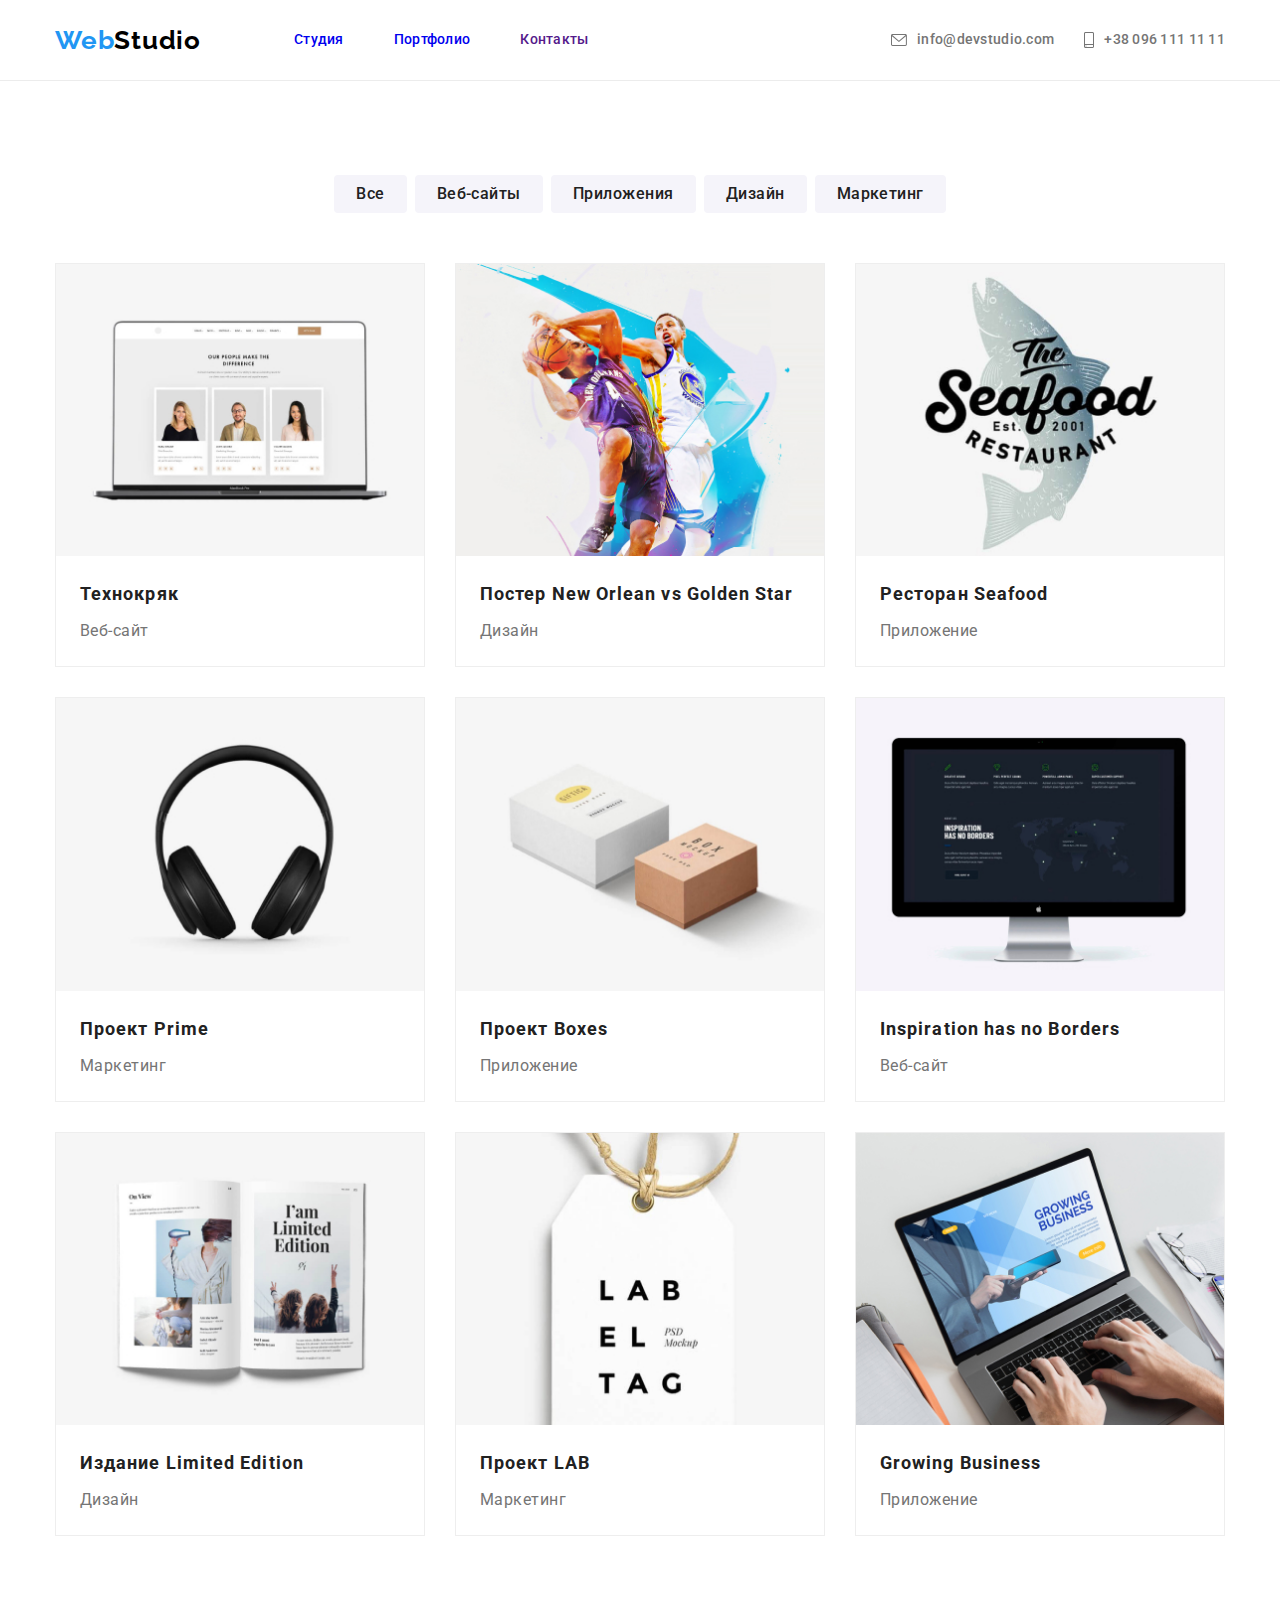
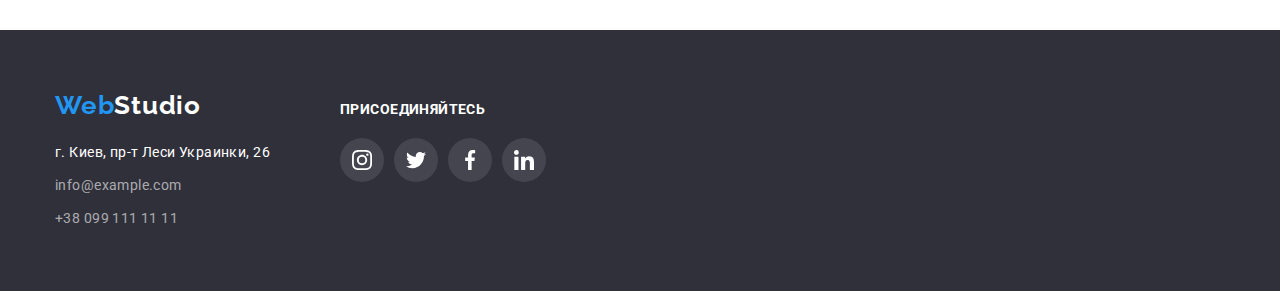
==== portfolio.html @ 4d4692be "commit" ====
<!DOCTYPE html>
<html lang="ru">
  <head>
    <meta charset="UTF-8" />
    <meta http-equiv="X-UA-Compatible" content="IE=edge" />
    <meta name="viewport" content="width=device-width, initial-scale=1.0" />
    <title>Портфолио</title>
    <link
      rel="stylesheet"
      href="https://cdnjs.cloudflare.com/ajax/libs/modern-normalize/1.0.0/modern-normalize.min.css"
    />
    <link rel="preconnect" href="https://fonts.googleapis.com" />
    <link rel="preconnect" href="https://fonts.gstatic.com" crossorigin />
    <link
      href="https://fonts.googleapis.com/css2?family=Raleway:wght@700&family=Roboto:wght@400;500;700;900&display=swap"
      rel="stylesheet"
    />
    <link rel="stylesheet" href="./css/styles.css" />
  </head>

  <body>
    <header class="header">
      <div class="main-nav container">
        <nav class="header-nav">
          <a class="logo link" href="./index.html"
            ><span class="logo-accent">Web</span>Studio</a
          >
          <ul class="menu list">
            <li class="menu-item">
              <a class="menu-link link" href="./index.html">Студия</a>
            </li>
            <li class="menu-item">
              <a class="menu-link link" href="./portfolio.html">Портфолио</a>
            </li>
            <li class="menu-item">
              <a class="menu-link link" href="">Контакты</a>
            </li>
          </ul>
        </nav>
        <ul class="header-contacts list">
          <li class="header-contacts item">
            <a
              class="header-contacts link"
              href="mailto:info@devstudio.com"
              lang="en"
            >
              <svg class="header-icon" width="16" height="12">
                <use href="./images/svg-sprite/icons.svg#icon-envelope"></use>
              </svg>
              info@devstudio.com
            </a>
          </li>
          <li class="header-contacts item">
            <a class="header-contacts link" href="tel:0961111111">
              <svg class="header-icon" width="10" height="16">
                <use href="./images/svg-sprite/icons.svg#icon-smartphone"></use>
              </svg>
              +38 096 111 11 11</a
            >
          </li>
        </ul>
      </div>
    </header>

    <main>
      <section class="filters">
        <div class="container">
          <h1 hidden>Filters</h1>
          <ul class="filters-list list">
            <li class="filters-button">
              <button class="filters-btn" type="button">Все</button>
            </li>
            <li class="filters-button">
              <button class="filters-btn" type="button">Веб-сайты</button>
            </li>
            <li class="filters-button">
              <button class="filters-btn" type="button">Приложения</button>
            </li>
            <li class="filters-button">
              <button class="filters-btn" type="button">Дизайн</button>
            </li>
            <li class="filters-button">
              <button class="filters-btn" type="button">Маркетинг</button>
            </li>
          </ul>
        </div>
      </section>

      <section class="projects section">
        <div class="container">
          <h2 hidden>Projects</h2>
          <ul class="project-list list card-set">
            <li class="project-card card-set-item">
              <a href="" class="link">
                <img
                  src="./images/portfolio/tehnokriak.jpg"
                  alt="open website on the laptop"
                  width="370"
                  height="294"
                />
                <h3 class="project-title">Технокряк</h3>
                <p class="project-description">Веб-сайт</p>
              </a>
            </li>
            <li class="project-card card-set-item">
              <a href="" class="link">
                <img
                  src="./images/portfolio/poster-new-orlean.jpg"
                  alt="two basketball players"
                  width="370"
                  height="294"
                />
                <h3 class="project-title">Постер New Orlean vs Golden Star</h3>
                <p class="project-description">Дизайн</p>
              </a>
            </li>
            <li class="project-card card-set-item">
              <a href="" class="link">
                <img
                  src="./images/portfolio/restoran-seafood.jpg"
                  alt="restoran's logo fish and sigh"
                  width="370"
                  height="294"
                />
                <h3 class="project-title">Ресторан Seafood</h3>
                <p class="project-description">Приложение</p>
              </a>
            </li>
            <li class="project-card card-set-item">
              <a href="" class="link">
                <img
                  src="./images/portfolio/proekt-prime.jpg"
                  alt="headphones"
                  width="370"
                  height="294"
                />
                <h3 class="project-title">Проект Prime</h3>
                <p class="project-description">Маркетинг</p>
              </a>
            </li>
            <li class="project-card card-set-item">
              <a href="" class="link">
                <img
                  src="./images/portfolio/proekt-boxes.jpg"
                  alt="two boxes"
                  width="370"
                  height="294"
                />
                <h3 class="project-title">Проект Boxes</h3>
                <p class="project-description">Приложение</p>
              </a>
            </li>
            <li class="project-card card-set-item">
              <a href="" class="link">
                <img
                  src="./images/portfolio/inspiration-has-no-borders.jpg"
                  alt="open website on the computer"
                  width="370"
                  height="294"
                />
                <h3 class="project-title">Inspiration has no Borders</h3>
                <p class="project-description">Веб-сайт</p>
              </a>
            </li>
            <li class="project-card card-set-item">
              <a href="" class="link">
                <img
                  src="./images/portfolio/magazine-limited-edition.jpg"
                  alt="open magazin"
                  width="370"
                  height="294"
                />
                <h3 class="project-title">Издание Limited Edition</h3>
                <p class="project-description">Дизайн</p>
              </a>
            </li>
            <li class="project-card card-set-item">
              <a href="" class="link">
                <img
                  src="./images/portfolio/projekt-LAB.jpg"
                  alt="label"
                  width="370"
                  height="294"
                />
                <h3 class="project-title">Проект LAB</h3>
                <p class="project-description">Маркетинг</p>
              </a>
            </li>
            <li class="project-card card-set-item">
              <a href="" class="link">
                <img
                  src="./images/portfolio/growing-business.jpg"
                  alt="the open laptop with hands on the keyboard"
                />
                <h3 class="project-title">Growing Business</h3>
                <p class="project-description">Приложение</p>
              </a>
            </li>
          </ul>
        </div>
      </section>
    </main>

    <footer class="footer">
      <div class="footer-boxes container">
        <div class="footer-left-side">
          <a class="footer-logo logo link" href="./index.html"
            ><span class="logo-accent">Web</span>Studio</a
          >
          <address class="contacts">
            <ul class="contacts list">
              <li class="contacts-item">
                <a
                  class="contacts adress link"
                  href="https://goo.gl/maps/xDHV5HPD6jiFumZE8"
                  target="_blank"
                  rel="noopener noreferrer"
                  >г. Киев, пр-т Леси Украинки, 26
                </a>
              </li>
              <li class="contacts-item">
                <a class="contacts link" href="mailto:info@example.com"
                  >info@example.com</a
                >
              </li>
              <li class="contacts-item">
                <a class="contacts link" href="tel:0991111111"
                  >+38 099 111 11 11</a
                >
              </li>
            </ul>
          </address>
        </div>
        <div class="footer-right-side">
          <p class="footer-soc-join">Присоединяйтесь</p>
          <ul class="soc-list list">
            <li class="footer-item soc-item">
              <a
                href="https://www.instagram.com/"
                class="footer-link soc-link link"
              >
                <svg class="soc-icon" width="20" height="20">
                  <use
                    href="./images/svg-sprite/icons.svg#icon-instagram"
                  ></use>
                </svg>
              </a>
            </li>
            <li class="footer-item soc-item">
              <a href="https://twitter.com/" class="footer-link soc-link link">
                <svg class="soc-icon" width="20" height="20">
                  <use href="./images/svg-sprite/icons.svg#icon-twitter"></use>
                </svg>
              </a>
            </li>
            <li class="footer-item soc-item">
              <a
                href="https://www.facebook.com/"
                class="footer-link soc-link link"
              >
                <svg class="soc-icon" width="20" height="20">
                  <use href="./images/svg-sprite/icons.svg#icon-facebook"></use>
                </svg>
              </a>
            </li>
            <li class="footer-item soc-item">
              <a
                href="https://www.linkedin.com/"
                class="footer-link soc-link link"
              >
                <svg class="soc-icon" width="20" height="20">
                  <use href="./images/svg-sprite/icons.svg#icon-linkedin"></use>
                </svg>
              </a>
            </li>
          </ul>
        </div>
      </div>
    </footer>
  </body>
</html>
---- css/styles.css ----
/*цвет заголовков #212121  */
/* основной цвет текста #757575 */
/* белый цвет текста #FFFFFF */
/* цвет акцента #2196F3 */
/* font-family: 'Raleway', sans-serif; 
font-family: 'Roboto'*/

:root {
  --primary-text-color: #757575;
  --title-text-color: #212121;
  --accent-text-color: #2196f3;
  --white-color: #ffffff;
  --logo-black-color: #000000;
  --footer-text-color: rgba(255, 255, 255, 0.6);
  --bg-dark-color: #2f303a;
  --secondary-bg-color: #f5f4fa;
  --icon-color: #afb1b8;
  --header-border-color: #ECECEC;
  --card-gap: 30px;
  --card-item: 3;
}

p,
h1,
h2,
h3,
h4,
h5,
h6 {
  margin: 0;
}

img {
  display: block;
  max-width: 100%;
  height: auto;
}

body {
  font-family: 'Roboto', sans-serif;
  color: var(--primary-text-color);
}

.list {
  list-style: none;
  padding: 0;
  margin: 0;
}

.link {
  text-decoration: none;
}

.container {
  width: 1200px;
  padding-left: 15px;
  padding-right: 15px;
  margin: 0 auto;
}

.section {
  padding-top: 94px;
  padding-bottom: 94px;
}

.card-set {
  display: flex;
  flex-wrap: wrap;
  gap: var(--card-gap);
}

.card-set-item {
  flex-basis: calc(
    (100% - ((var(--card-item) - 1) * var(--card-gap))) / var(--card-item)
  );
}

.title {
  margin-bottom: 50px;
  font-weight: 700;
  font-size: 36px;
  line-height: 1.16;
  text-align: center;
  letter-spacing: 0.03em;
  color: var(--title-text-color);
}

/* ======================== HEADER ======================== */
.header {
    border-bottom: 1px solid var(--header-border-color);
}

.main-nav {
  display: flex;
  align-items: center;
}
.header-nav {
  display: flex;
  align-items: center;
}

.logo {
  font-family: 'Raleway';
  font-weight: 700;
  font-size: 26px;
  line-height: 1.19;
  letter-spacing: 0.03em;
  color: var(--logo-black-color);
}
.logo-accent {
  color: var(--accent-text-color);
}

.menu {
  display: flex;
  margin-left: 93px;
}

.menu-item:not(:last-child) {
  margin-right: 50px;
}

.menu-link {
  display: block;
  padding-top: 32px;
  padding-bottom: 32px;

  font-weight: 500;
  font-size: 14px;
  line-height: 1.14;
  letter-spacing: 0.02em;
}

.menu-link:hover,
.menu-link:focus,
.header-contacts:hover,
.header-contacts:focus {
  color: var(--accent-text-color);
}

.header-contacts {
  display: flex;
  margin-left: auto;
  align-items: center;

  font-weight: 500;
  font-size: 14px;
  line-height: 1.14;
  letter-spacing: 0.02em;
  color: var(--primary-text-color);
}

.header-contacts .item + .item {
  margin-left: 30px;
}

.header-contacts .link {
  padding-top: 32px;
  padding-bottom: 32px;
}

.header-icon {
  fill: currentColor;
  margin-right: 10px;
}

/* ======================== /HEADER ======================== */

/* ======================== HERO ========================*/
.hero {
  text-align: center;
  background: var(--bg-dark-color);
  padding-top: 200px;
  padding-bottom: 200px;
}

.overlay {
  max-width: 1600px;
  height: 600px;
  margin-left: auto;
  margin-right: auto;
  background-image: linear-gradient(
      rgba(47, 48, 58, 0.4),
      rgba(47, 48, 58, 0.4)
    ),
    url(../images/bgi-hero.jpg);
  background-repeat: no-repeat;
  background-size: cover;
  background-position: center;
}

.hero-title {
  width: 696px;
  margin-top: 0;
  margin-right: auto;
  margin-bottom: 40px;
  margin-left: auto;

  font-weight: 900;
  font-size: 44px;
  line-height: 1.3;
  letter-spacing: 0.06em;
  text-transform: uppercase;
  color: var(--white-color);
}

.modal-btn {
  padding: 10px 32px;
  display: inline-block;
  align-items: center;
  text-align: center;

  font-weight: 700;
  font-size: 16px;
  line-height: 1.87;
  letter-spacing: 0.06em;
  color: var(--white-color);
  background: var(--accent-text-color);
  box-shadow: 0px 4px 4px rgba(0, 0, 0, 0.15);
  border-radius: 4px;
  border: 0px;
  cursor: pointer;
}

.modal-btn:hover,
.modal-btn:focus {
  background: #188ce8;
}
/* ======================== /HERO ======================== */

/* ======================== FEATURES ========================*/

.features-list {
  --card-item: 4;
  flex-wrap: nowrap;
}

.title-features-list {
  margin-bottom: 10px;
  font-weight: 700;
  font-size: 14px;
  line-height: 1.14;
  letter-spacing: 0.03em;
  text-transform: uppercase;
  color: var(--title-text-color);
}

.description {
  font-size: 14px;
  line-height: 1.7;
  letter-spacing: 0.03em;
}

.features-icon {
  display: flex;
  justify-content: center;
  width: 270px;
  height: 120px;
  background-color: var(--secondary-bg-color);
  border-radius: 4px;
  align-items: center;
  margin-bottom: 30px;
}

/* ======================== /FEATURES ========================*/

/* ======================== WORK ======================== */

.work {
  padding-top: 0;
}
/* ======================== /WORK ========================*/

/* ======================== TEAM ========================*/
.team {
  background: var(--secondary-bg-color);
}

.team-card {
  --card-item: 4;
  box-shadow: 0px 1px 3px rgba(0, 0, 0, 0.12), 0px 1px 1px rgba(0, 0, 0, 0.14),
    0px 2px 1px rgba(0, 0, 0, 0.2);
  border-radius: 0px 0px 4px 4px;
}

.team-card-description {
  background: var(--white-color);
  text-align: center;
  padding-top: 30px;
  padding-bottom: 30px;
}

.team-name {
  margin-bottom: 10px;
  font-weight: 500;
  font-size: 16px;
  line-height: 1.19;
  text-align: center;
  letter-spacing: 0.03em;
  color: var(--title-text-color);
}

.job-title {
  margin-bottom: 16px;
  font-size: 16px;
  line-height: 1.19;
  text-align: center;
  letter-spacing: 0.03em;
}

.soc-list {
  display: flex;
  justify-content: center;
}

.soc-item:not(:last-child) {
  margin-right: 10px;
}

.soc-link {
  width: 44px;
  height: 44px;
  border-radius: 50%;
  display: flex;
  align-items: center;
  justify-content: center;
  fill: var(--icon-color);
}

.soc-link:hover,
.soc-link:focus {
  background: var(--accent-text-color);
  fill: var(--white-color);
}

/* ======================== /TEAM ======================== */

/* ======================== CLIENTS ======================== */

.clients-list {
  flex-wrap: nowrap;
  --card-item: 6;
}

.clients-link {
  display: flex;
  align-items: center;
  justify-content: center;
  height: 92px;
  width: 170px;
  border: 1px solid var(--icon-color);
  border-radius: 4px;
  fill: var(--icon-color);
}

.clients-link:hover,
.clients-link:focus {
  border: 1px solid var(--accent-text-color);
  fill: var(--accent-text-color);
}

/* ======================== CLIENTS ======================== */

/* ======================== FOOTER ======================== */
.footer {
  background: var(--bg-dark-color);
  padding-top: 60px;
  padding-bottom: 60px;
}

.footer-boxes {
  display: flex;
  align-items: baseline;
}

.footer-left-side {
  margin-right: 70px;
}

.footer-logo {
  color: var(--white-color);
}

.contacts {
  margin-top: 20px;
  font-style: normal;
  font-size: 14px;
  line-height: 1.71;
  letter-spacing: 0.03em;
  color: rgba(255, 255, 255, 0.6);
}

.contacts-item:not(:last-child) {
  margin-bottom: 9px;
}

.adress {
  color: var(--white-color);
}

.contacts:hover,
.contacts:focus {
  color: var(--accent-text-color);
}

.footer-soc-join {
  margin-bottom: 20px;
  text-transform: uppercase;
  font-weight: 700;
  font-size: 14px;
  line-height: 1.14;
  letter-spacing: 0.03em;
  color: var(--white-color);
}

.footer-item {
  border-radius: 50%;
  background-color: rgba(255, 255, 255, 0.1);
}

.footer-link {
  fill: var(--white-color);
}

/* ======================== /FOOTER ======================== */

/* ======================== FILTERS ======================== */

.filters-list {
  margin-top: 94px;
  margin-bottom: 50px;
  display: flex;
  justify-content: center;
}

.filters-button:not(:last-child) {
  margin-right: 8px;
}

.filters-btn {
  padding-top: 6px;
  padding-right: 22px;
  padding-bottom: 6px;
  padding-left: 22px;
  font-weight: 500;
  font-size: 16px;
  line-height: 1.62;
  text-align: center;
  letter-spacing: 0.03em;
  color: var(--title-text-color);
  background: #f5f4fa;
  border-radius: 4px;
  border: 0px;
  cursor: pointer;
}

.filters-btn:hover,
.filters-btn:focus {
  color: var(--white-color);
  background: var(--accent-text-color);
  box-shadow: 0px 3px 1px rgba(0, 0, 0, 0.1), 0px 1px 2px rgba(0, 0, 0, 0.08),
    0px 2px 2px rgba(0, 0, 0, 0.12);
  border-radius: 4px;
}
/* ======================== /FILTERS ======================== */

/* ======================== PROJECTS ========================*/
.projects {
  padding-top: 0;
}

.project-card {
  background: var(--white-color);
  border: 1px solid #eeeeee;
}

.project-list .project-card .link {
    display: block;
}
.project-list .project-card .link:hover,
.project-list .project-card .link:focus {
   border: 1px solid #eeeeee;
   box-shadow: 0px 1px 1px rgba(0, 0, 0, 0.12), 0px 4px 4px rgba(0, 0, 0, 0.06),
     1px 4px 6px rgba(0, 0, 0, 0.16);
}

.project-title {
  margin-top: 20px;
  margin-bottom: 4px;
  margin-right: 24px;
  margin-left: 24px;
  font-weight: 700;
  font-size: 18px;
  line-height: 2;
  letter-spacing: 0.06em;
  color: var(--title-text-color);
}

.project-description {
  padding-bottom: 20px;
  margin-left: 24px;
  font-size: 16px;
  line-height: 1.87;
  letter-spacing: 0.03em;
  color: var(--primary-text-color);
}
/* ======================== /PROJECTS ======================== */
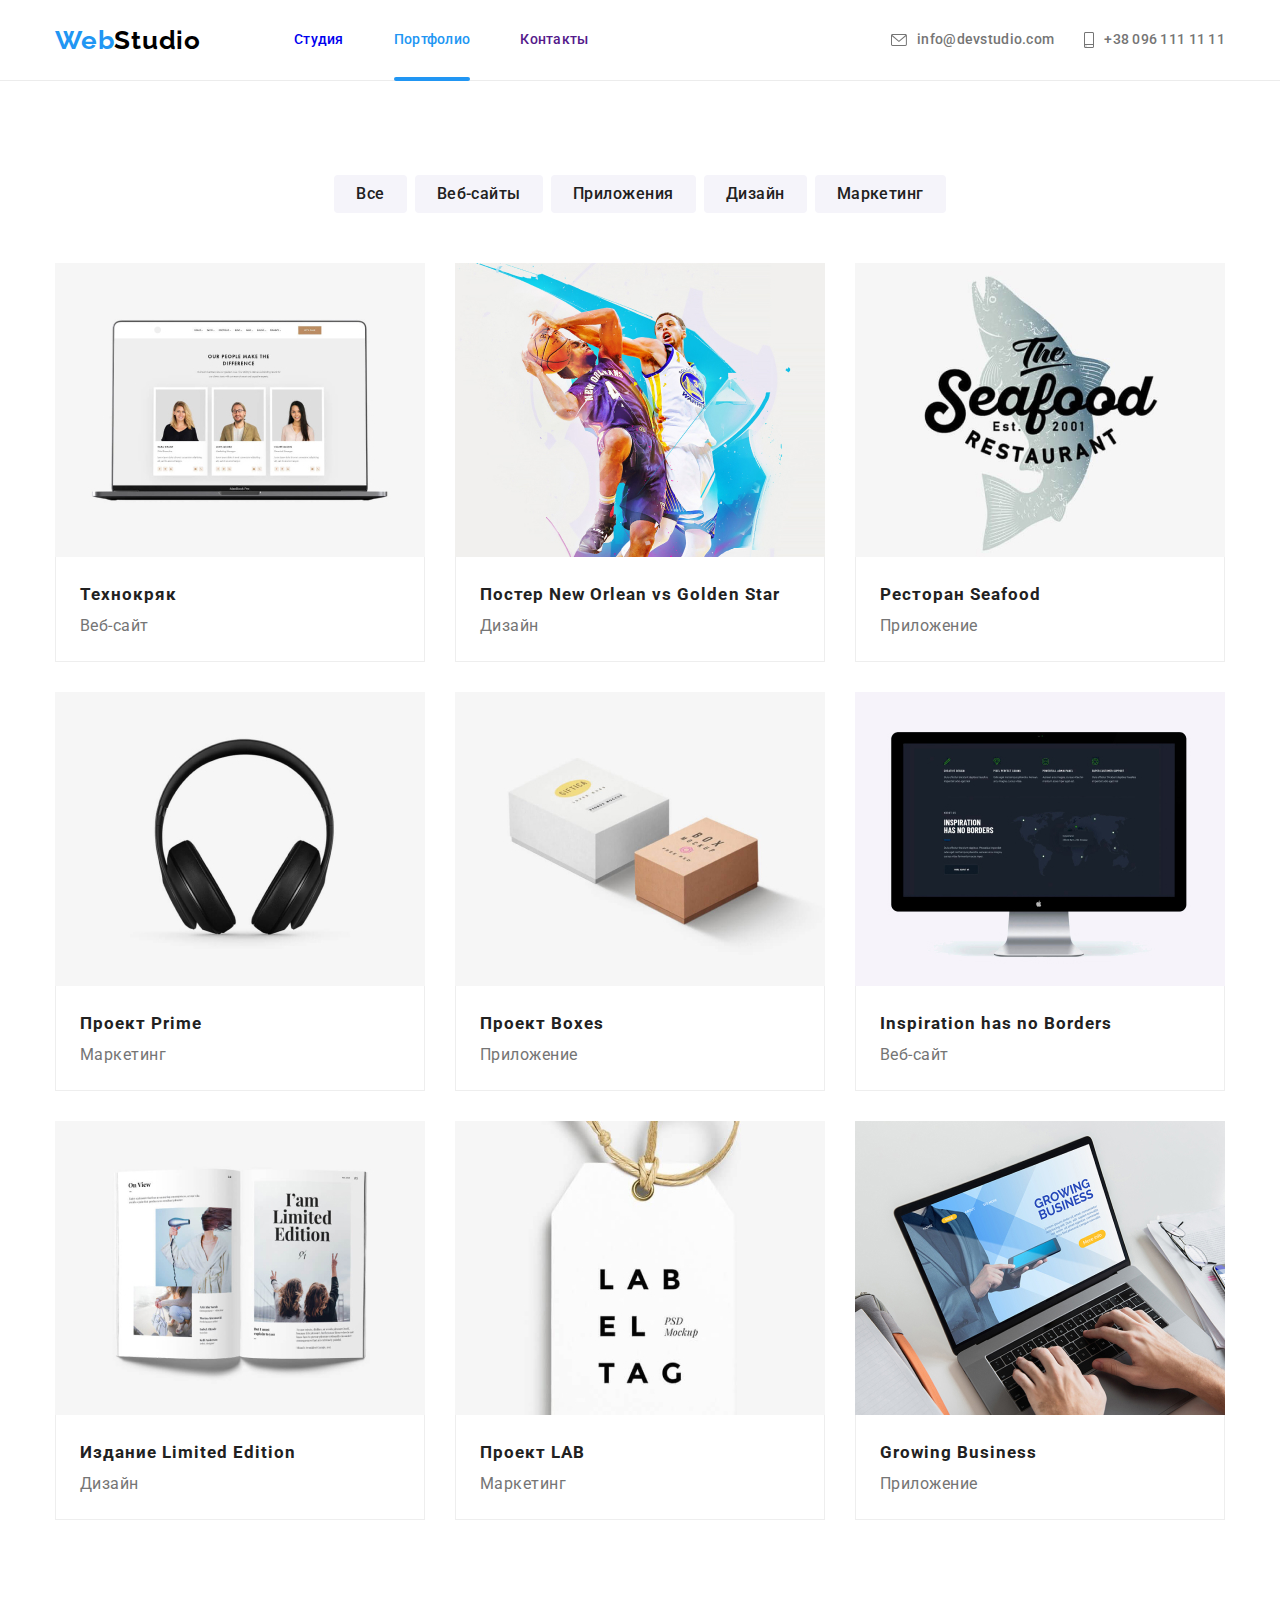
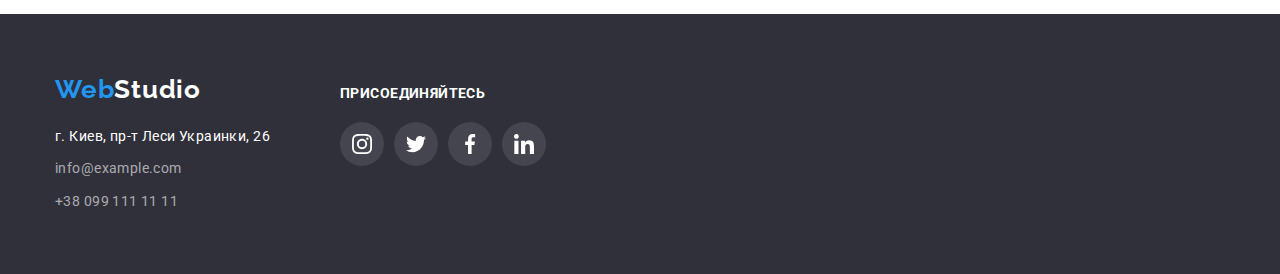
==== commit 19f38d80: "commit" ====
--- a/portfolio.html
+++ b/portfolio.html
@@ -30,7 +30,7 @@
               <a class="menu-link link" href="./index.html">Студия</a>
             </li>
             <li class="menu-item">
-              <a class="menu-link link" href="./portfolio.html">Портфолио</a>
+              <a class="current menu-link link" href="./portfolio.html">Портфолио</a>
             </li>
             <li class="menu-item">
               <a class="menu-link link" href="">Контакты</a>
@@ -91,110 +91,164 @@
           <h2 hidden>Projects</h2>
           <ul class="project-list list card-set">
             <li class="project-card card-set-item">
-              <a href="" class="link">
+            <a href="" class="link">
+              <div class="project-overlay">
                 <img
                   src="./images/portfolio/tehnokriak.jpg"
                   alt="open website on the laptop"
                   width="370"
                   height="294"
                 />
+                <p class="project-text">Ресурс пропонує комплексні пропозиції з різним рівнем функціоналу та сервісів. Все це дозволить
+                відвідувачу отримати вичерпні відомості про компанію чи приватну особу.</p>
+              </div>
+                <div class="project-part2">
                 <h3 class="project-title">Технокряк</h3>
                 <p class="project-description">Веб-сайт</p>
-              </a>
-            </li>
-            <li class="project-card card-set-item">
-              <a href="" class="link">
+              </div>
+            </a>
+            </li>
+            <li class="project-card card-set-item">
+            <a href="" class="link">
+              <div class="project-overlay">
                 <img
                   src="./images/portfolio/poster-new-orlean.jpg"
                   alt="two basketball players"
                   width="370"
                   height="294"
-                />
+                />                
+                <p class="project-text">Ресурс пропонує комплексні пропозиції з різним рівнем функціоналу та сервісів. Все це дозволить
+                  відвідувачу отримати вичерпні відомості про компанію чи приватну особу.</p>
+              </div>
+              <div class="project-part2">
                 <h3 class="project-title">Постер New Orlean vs Golden Star</h3>
                 <p class="project-description">Дизайн</p>
-              </a>
-            </li>
-            <li class="project-card card-set-item">
-              <a href="" class="link">
+              </div>  
+            </a>
+            </li>
+            <li class="project-card card-set-item">
+            <a href="" class="link">
+              <div class="project-overlay">
                 <img
                   src="./images/portfolio/restoran-seafood.jpg"
                   alt="restoran's logo fish and sigh"
                   width="370"
                   height="294"
-                />
+                />                
+                <p class="project-text">Ресурс пропонує комплексні пропозиції з різним рівнем функціоналу та сервісів. Все це дозволить
+                  відвідувачу отримати вичерпні відомості про компанію чи приватну особу.</p>
+              </div>
+              <div class="project-part2">
                 <h3 class="project-title">Ресторан Seafood</h3>
                 <p class="project-description">Приложение</p>
-              </a>
-            </li>
-            <li class="project-card card-set-item">
-              <a href="" class="link">
+              </div>  
+            </a>
+            </li>
+            <li class="project-card card-set-item">
+            <a href="" class="link">
+              <div class="project-overlay">
                 <img
                   src="./images/portfolio/proekt-prime.jpg"
                   alt="headphones"
                   width="370"
                   height="294"
                 />
+                <p class="project-text">Ресурс пропонує комплексні пропозиції з різним рівнем функціоналу та сервісів. Все це дозволить
+                відвідувачу отримати вичерпні відомості про компанію чи приватну особу.</p>
+              </div>
+              <div class="project-part2">
                 <h3 class="project-title">Проект Prime</h3>
                 <p class="project-description">Маркетинг</p>
-              </a>
-            </li>
-            <li class="project-card card-set-item">
-              <a href="" class="link">
+              </div>
+            </a>
+            </li>
+            <li class="project-card card-set-item">
+            <a href="" class="link">
+              <div class="project-overlay">
                 <img
                   src="./images/portfolio/proekt-boxes.jpg"
                   alt="two boxes"
                   width="370"
                   height="294"
                 />
+                <p class="project-text">Ресурс пропонує комплексні пропозиції з різним рівнем функціоналу та сервісів. Все це дозволить
+                відвідувачу отримати вичерпні відомості про компанію чи приватну особу.</p>
+              </div>
+              <div class="project-part2">
                 <h3 class="project-title">Проект Boxes</h3>
                 <p class="project-description">Приложение</p>
-              </a>
-            </li>
-            <li class="project-card card-set-item">
-              <a href="" class="link">
+              </div>
+            </a> 
+            </li>
+            <li class="project-card card-set-item">
+            <a href="" class="link">
+              <div class="project-overlay">
                 <img
                   src="./images/portfolio/inspiration-has-no-borders.jpg"
                   alt="open website on the computer"
                   width="370"
                   height="294"
-                />
+                />  
+                <p class="project-text">Ресурс пропонує комплексні пропозиції з різним рівнем функціоналу та сервісів. Все це дозволить
+                відвідувачу отримати вичерпні відомості про компанію чи приватну особу.</p>
+              </div> 
+              <div class="project-part2">
                 <h3 class="project-title">Inspiration has no Borders</h3>
                 <p class="project-description">Веб-сайт</p>
-              </a>
-            </li>
-            <li class="project-card card-set-item">
-              <a href="" class="link">
+              </div>
+            </a>
+            </li>
+            <li class="project-card card-set-item">
+            <a href="" class="link">
+              <div class="project-overlay">
                 <img
                   src="./images/portfolio/magazine-limited-edition.jpg"
                   alt="open magazin"
                   width="370"
                   height="294"
-                />
+                /> 
+                <p class="project-text">Ресурс пропонує комплексні пропозиції з різним рівнем функціоналу та сервісів. Все це дозволить
+                відвідувачу отримати вичерпні відомості про компанію чи приватну особу.</p>
+              </div>
+              <div class="project-part2">
                 <h3 class="project-title">Издание Limited Edition</h3>
                 <p class="project-description">Дизайн</p>
-              </a>
-            </li>
-            <li class="project-card card-set-item">
-              <a href="" class="link">
+              </div>
+            </a>
+            </li>
+            <li class="project-card card-set-item">
+            <a href="" class="link">
+              <div class="project-overlay">
                 <img
                   src="./images/portfolio/projekt-LAB.jpg"
                   alt="label"
                   width="370"
                   height="294"
-                />
+                /> 
+                 <p class="project-text">Ресурс пропонує комплексні пропозиції з різним рівнем функціоналу та сервісів. Все це дозволить
+                відвідувачу отримати вичерпні відомості про компанію чи приватну особу.</p>
+              </div>
+              <div class="project-part2">
                 <h3 class="project-title">Проект LAB</h3>
                 <p class="project-description">Маркетинг</p>
-              </a>
-            </li>
-            <li class="project-card card-set-item">
-              <a href="" class="link">
+              </div>
+            </a>
+            </li>
+            <li class="project-card card-set-item">
+            <a href="" class="link">
+                <div class="project-overlay">
                 <img
                   src="./images/portfolio/growing-business.jpg"
                   alt="the open laptop with hands on the keyboard"
-                />
+                /> 
+                 <p class="project-text">Ресурс пропонує комплексні пропозиції з різним рівнем функціоналу та сервісів. Все це дозволить
+                відвідувачу отримати вичерпні відомості про компанію чи приватну особу.</p>
+              </div>
+              <div class="project-part2">
                 <h3 class="project-title">Growing Business</h3>
                 <p class="project-description">Приложение</p>
-              </a>
+              </div>
+            </a>
             </li>
           </ul>
         </div>
--- a/css/styles.css
+++ b/css/styles.css
@@ -15,7 +15,7 @@
   --bg-dark-color: #2f303a;
   --secondary-bg-color: #f5f4fa;
   --icon-color: #afb1b8;
-  --header-border-color: #ECECEC;
+  --header-border-color: #ececec;
   --card-gap: 30px;
   --card-item: 3;
 }
@@ -87,7 +87,7 @@
 
 /* ======================== HEADER ======================== */
 .header {
-    border-bottom: 1px solid var(--header-border-color);
+  border-bottom: 1px solid var(--header-border-color);
 }
 
 .main-nav {
@@ -129,6 +129,52 @@
   font-size: 14px;
   line-height: 1.14;
   letter-spacing: 0.02em;
+
+  transition: color 250ms cubic-bezier(0.4, 0, 0.2, 1);
+}
+
+.menu .current {
+  position: relative;
+  color: var(--accent-text-color);
+}
+
+.menu .current::after {
+  content: '';
+  position: absolute;
+  bottom: -1px;
+  left: 0;
+  width: 100%;
+  height: 4px;
+  background-color: var(--accent-text-color);
+  border-radius: 2px;
+}
+
+.header-contacts {
+  display: flex;
+  margin-left: auto;
+  align-items: center;
+
+  font-weight: 500;
+  font-size: 14px;
+  line-height: 1.14;
+  letter-spacing: 0.02em;
+  color: var(--primary-text-color);
+
+  transition: color 250ms cubic-bezier(0.4, 0, 0.2, 1);
+}
+
+.header-contacts .item + .item {
+  margin-left: 30px;
+}
+
+.header-contacts .link {
+  padding-top: 32px;
+  padding-bottom: 32px;
+}
+
+.header-icon {
+  fill: currentColor;
+  margin-right: 10px;
 }
 
 .menu-link:hover,
@@ -136,32 +182,6 @@
 .header-contacts:hover,
 .header-contacts:focus {
   color: var(--accent-text-color);
-}
-
-.header-contacts {
-  display: flex;
-  margin-left: auto;
-  align-items: center;
-
-  font-weight: 500;
-  font-size: 14px;
-  line-height: 1.14;
-  letter-spacing: 0.02em;
-  color: var(--primary-text-color);
-}
-
-.header-contacts .item + .item {
-  margin-left: 30px;
-}
-
-.header-contacts .link {
-  padding-top: 32px;
-  padding-bottom: 32px;
-}
-
-.header-icon {
-  fill: currentColor;
-  margin-right: 10px;
 }
 
 /* ======================== /HEADER ======================== */
@@ -220,6 +240,8 @@
   border-radius: 4px;
   border: 0px;
   cursor: pointer;
+
+  transition: background 250ms cubic-bezier(0.4, 0, 0.2, 1);
 }
 
 .modal-btn:hover,
@@ -269,6 +291,27 @@
 .work {
   padding-top: 0;
 }
+
+.work-card {
+  position: relative;
+}
+
+.work-card-description {
+  position: absolute;
+  bottom: 0;
+  width: 100%;
+
+  background: rgba(47, 48, 58, 0.8);
+  padding: 27px 0;
+  font-weight: 700;
+  font-size: 14px;
+  line-height: 1.14;
+  text-align: center;
+  letter-spacing: 0.03em;
+  text-transform: uppercase;
+  color: var(--white-color);
+}
+
 /* ======================== /WORK ========================*/
 
 /* ======================== TEAM ========================*/
@@ -325,6 +368,9 @@
   align-items: center;
   justify-content: center;
   fill: var(--icon-color);
+
+  transition: background 250ms cubic-bezier(0.4, 0, 0.2, 1),
+    fill 250ms cubic-bezier(0.4, 0, 0.2, 1);
 }
 
 .soc-link:hover,
@@ -351,6 +397,9 @@
   border: 1px solid var(--icon-color);
   border-radius: 4px;
   fill: var(--icon-color);
+
+  transition: border 250ms cubic-bezier(0.4, 0, 0.2, 1),
+    fill 250ms cubic-bezier(0.4, 0, 0.2, 1);
 }
 
 .clients-link:hover,
@@ -388,6 +437,8 @@
   line-height: 1.71;
   letter-spacing: 0.03em;
   color: rgba(255, 255, 255, 0.6);
+
+  transition: color 250ms cubic-bezier(0.4, 0, 0.2, 1);
 }
 
 .contacts-item:not(:last-child) {
@@ -452,6 +503,11 @@
   border-radius: 4px;
   border: 0px;
   cursor: pointer;
+
+  transition: color 250ms cubic-bezier(0.4, 0, 0.2, 1),
+    background 250ms cubic-bezier(0.4, 0, 0.2, 1),
+    box-shadow 250ms cubic-bezier(0.4, 0, 0.2, 1),
+    border-radius 250ms cubic-bezier(0.4, 0, 0.2, 1);
 }
 
 .filters-btn:hover,
@@ -469,39 +525,121 @@
   padding-top: 0;
 }
 
-.project-card {
+.project-list .project-card .link {
+  display: block;
+  transition: box-shadow 250ms cubic-bezier(0.4, 0, 0.2, 1);
+}
+.project-list .project-card .link:hover,
+.project-list .project-card .link:focus {
+  box-shadow: 0px 1px 1px rgba(0, 0, 0, 0.12), 0px 4px 4px rgba(0, 0, 0, 0.06),
+    1px 4px 6px rgba(0, 0, 0, 0.16);
+}
+
+.project-part2 {  
+  padding: 20px 24px;
   background: var(--white-color);
   border: 1px solid #eeeeee;
-}
-
-.project-list .project-card .link {
-    display: block;
-}
-.project-list .project-card .link:hover,
-.project-list .project-card .link:focus {
-   border: 1px solid #eeeeee;
-   box-shadow: 0px 1px 1px rgba(0, 0, 0, 0.12), 0px 4px 4px rgba(0, 0, 0, 0.06),
-     1px 4px 6px rgba(0, 0, 0, 0.16);
-}
-
-.project-title {
-  margin-top: 20px;
-  margin-bottom: 4px;
-  margin-right: 24px;
-  margin-left: 24px;
+  border-top: none;
+}
+
+.project-title {  
   font-weight: 700;
-  font-size: 18px;
+  font-size: 17px;
   line-height: 2;
   letter-spacing: 0.06em;
   color: var(--title-text-color);
 }
 
 .project-description {
-  padding-bottom: 20px;
-  margin-left: 24px;
   font-size: 16px;
   line-height: 1.87;
   letter-spacing: 0.03em;
   color: var(--primary-text-color);
 }
+
+.project-overlay {
+  position: relative;
+  overflow: hidden;
+}
+
+.project-text {
+  position: absolute;
+  top: 0;
+  left: 0;
+
+  color: var(--white-color);
+  background-color: rgba(33, 150, 243, 0.9);
+  font-size: 18px;
+  line-height: 1.55;
+  letter-spacing: 0.03em;
+
+  padding: 63px 24px;
+  height: 100%;
+  transform: translateY(100%);
+  transition: transform 250ms cubic-bezier(0.4, 0, 0.2, 1);
+}
+
+.project-list .project-card:hover .project-text {
+    transform: translateY(0);
+}
+
 /* ======================== /PROJECTS ======================== */
+
+/* ======================== MODAL ======================== */
+
+.backdrop {
+  position: fixed;
+  top: 0;
+  left: 0;
+
+  width: 100%;
+  height: 100%;
+
+  background-color: rgba(0, 0, 0, 0.2);
+
+  transition: opacity 250ms cubic-bezier(0.4, 0, 0.2, 1),
+    visibility 250ms cubic-bezier(0.4, 0, 0.2, 1);
+}
+
+.is-hidden {
+  opacity: 0;
+  visibility: hidden;
+  pointer-events: none;
+}
+
+.modal {
+  position: absolute;
+  top: 50%;
+  left: 50%;
+  transform: translate(-50%, -50%) scale(1) rotate(0);
+  transition: transform 250ms cubic-bezier(0.4, 0, 0.2, 1);
+
+  width: 528px;
+  min-height: 581px;
+  background-color: var(--white-color);
+  border-radius: 4px;
+  box-shadow: 0px 1px 3px rgba(0, 0, 0, 0.12), 0px 1px 1px rgba(0, 0, 0, 0.14),
+    0px 2px 1px rgba(0, 0, 0, 0.2);
+}
+
+.modal-close-btn {
+  position: absolute;
+  top: 8px;
+  right: 8px;
+
+  width: 30px;
+  height: 30px;
+  border-radius: 50%;
+  border: 1px solid rgba(0, 0, 0, 0.1);
+
+  background-color: transparent;
+  display: flex;
+  align-items: center;
+  justify-content: center;
+  cursor: pointer;
+}
+
+.backdrop .is-hidden .modal {
+  transform: translate(-50%, -50%) scale(0) rotate(-180deg);
+}
+/* ======================== /MODAL ======================== */
